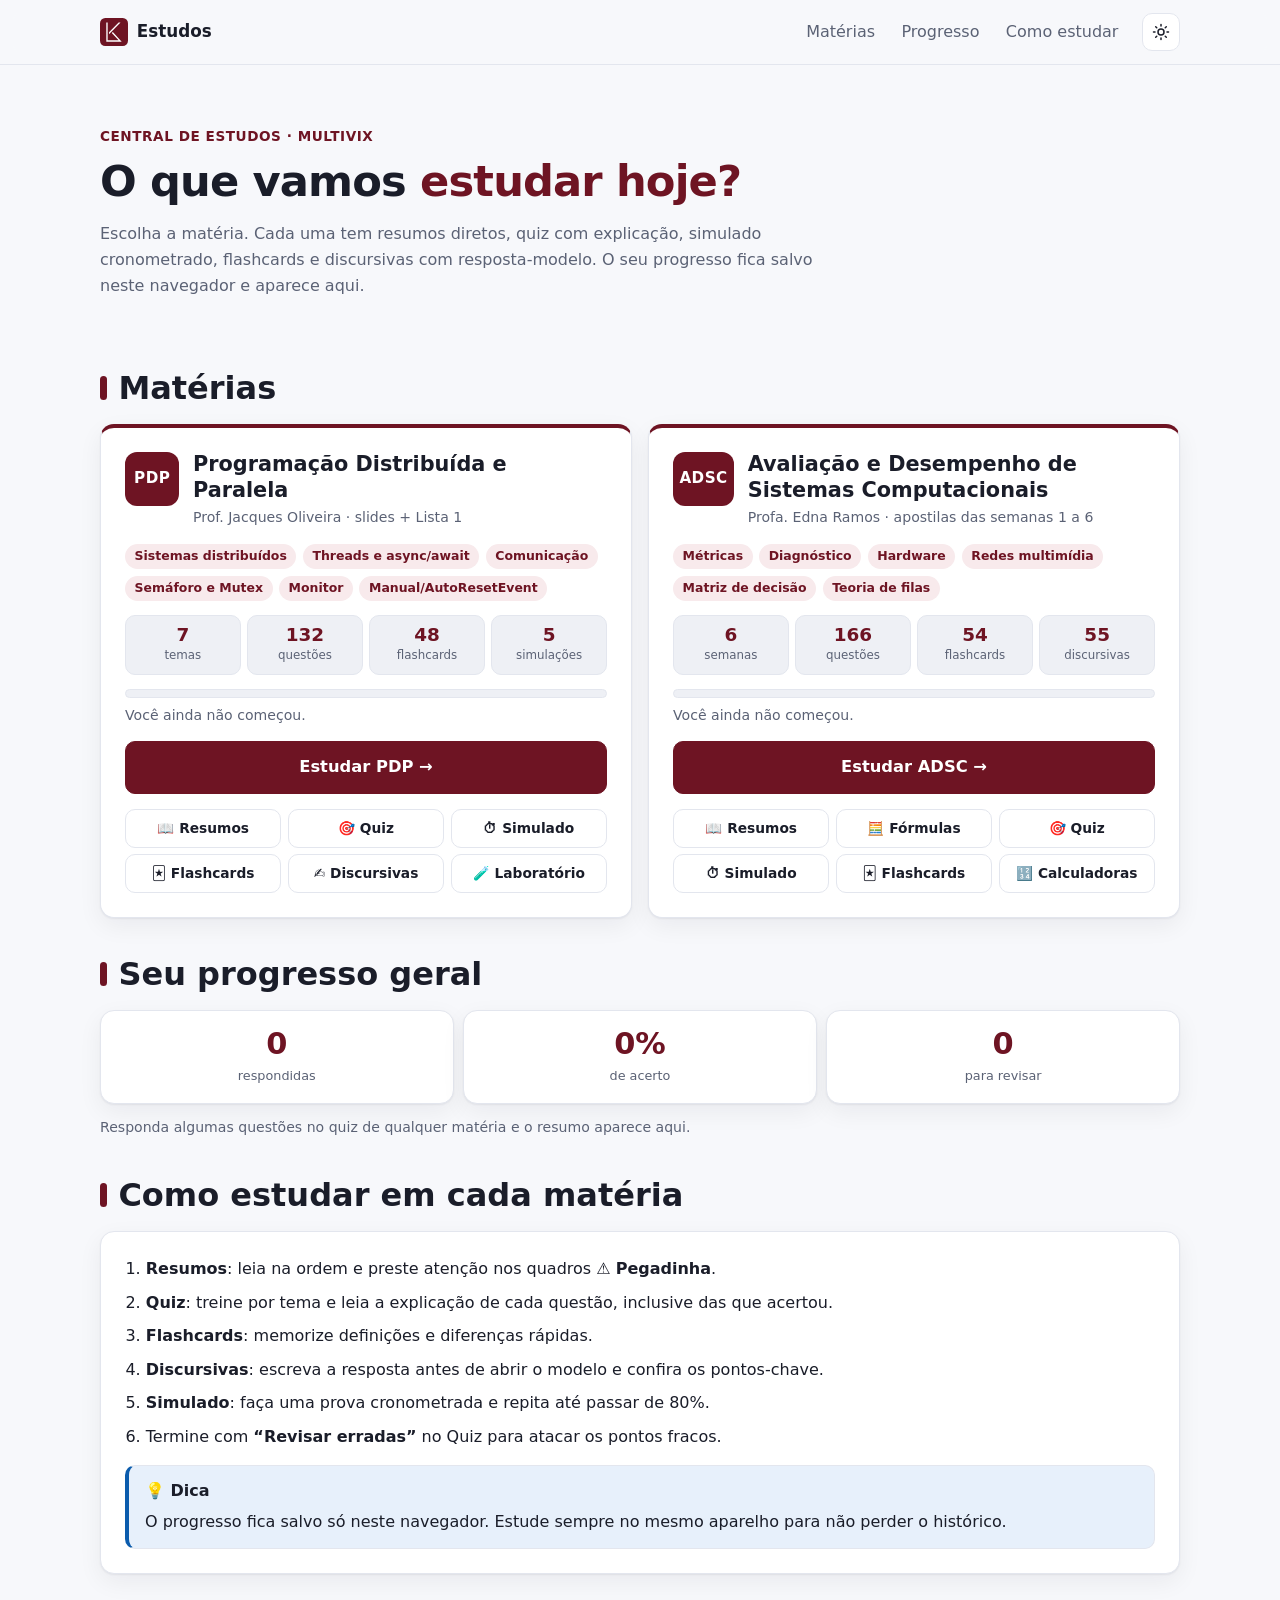
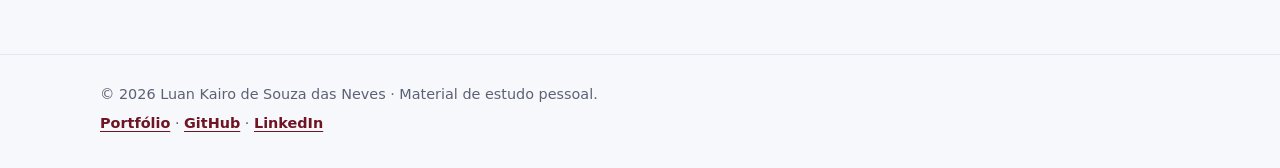
==== index.html @ 96675ccc "Central de estudos: página inicial das matérias Co-authored-by: Copilot App <223556219+Copilot@users" ====
<!doctype html>
<html lang="pt-BR">
<head>
  <meta charset="utf-8">
  <meta name="viewport" content="width=device-width, initial-scale=1, viewport-fit=cover">
  <title>Estudos · Central de matérias</title>
  <meta name="description" content="Central de estudos: escolha a matéria e acesse resumos, quiz, simulado, flashcards e discursivas.">
  <meta name="author" content="Luan Kairo de Souza das Neves">
  <meta name="theme-color" content="#6e1423">
  <link rel="icon" type="image/svg+xml" href="data:image/svg+xml,%3Csvg xmlns='http://www.w3.org/2000/svg' viewBox='0 0 64 64'%3E%3Crect width='64' height='64' rx='12' fill='%236e1423'/%3E%3Cpath fill='%23fff' d='M14.41 10 L17.52 10 L17.52 50.89 L42.49 50.89 L27 34.11 L29.29 32 L49.59 54 L14.41 54 Z M42.57 10 L46.88 10 L20.58 37.32 L20.58 32.84 Z'/%3E%3C/svg%3E">
  <link rel="stylesheet" href="css/style.css">
  <script>
    (() => {
      let t = null;
      try { t = localStorage.getItem('theme'); } catch (e) {}
      document.documentElement.dataset.theme = t || (matchMedia('(prefers-color-scheme: dark)').matches ? 'dark' : 'light');
    })();
  </script>
</head>
<body>
<header class="header">
  <nav class="container topbar" aria-label="Principal">
    <a class="brand" href="./">
      <svg class="mark" viewBox="0 0 64 64" width="28" height="28" aria-hidden="true">
        <rect width="64" height="64" rx="12"/>
        <path d="M14.41 10 L17.52 10 L17.52 50.89 L42.49 50.89 L27 34.11 L29.29 32 L49.59 54 L14.41 54 Z M42.57 10 L46.88 10 L20.58 37.32 L20.58 32.84 Z"/>
      </svg>
      <span>Estudos</span>
    </a>
    <ul class="menu" id="nav">
      <li><a href="#materias">Matérias</a></li>
      <li><a href="#progresso">Progresso</a></li>
      <li><a href="#como-estudar">Como estudar</a></li>
    </ul>
    <button class="theme-toggle" id="theme-toggle" type="button" aria-label="Alternar modo escuro" title="Alternar tema">
      <svg class="icon-sun" width="18" height="18" viewBox="0 0 24 24" fill="none" stroke="currentColor" stroke-width="2" stroke-linecap="round" aria-hidden="true"><circle cx="12" cy="12" r="4"/><path d="M12 2v2M12 20v2M4.93 4.93l1.41 1.41M17.66 17.66l1.41 1.41M2 12h2M20 12h2M4.93 19.07l1.41-1.41M17.66 6.34l1.41-1.41"/></svg>
      <svg class="icon-moon" width="18" height="18" viewBox="0 0 24 24" fill="none" stroke="currentColor" stroke-width="2" stroke-linecap="round" stroke-linejoin="round" aria-hidden="true"><path d="M21 12.79A9 9 0 1 1 11.21 3 7 7 0 0 0 21 12.79z"/></svg>
    </button>
  </nav>
</header>

<main class="container">
  <div class="hero">
    <p class="eyebrow">Central de estudos · Multivix</p>
    <h1>O que vamos <em>estudar hoje?</em></h1>
    <p class="lead">Escolha a matéria. Cada uma tem resumos diretos, quiz com explicação, simulado cronometrado, flashcards e discursivas com resposta-modelo. O seu progresso fica salvo neste navegador e aparece aqui.</p>
  </div>

  <h2 class="section-title" id="materias">Matérias</h2>
  <div class="subjects">
    <article class="card subject" data-key="pdp-progresso-v1" data-total="132">
      <div class="subject-head">
        <span class="badge" aria-hidden="true">PDP</span>
        <div>
          <h3>Programação Distribuída e Paralela</h3>
          <p class="muted small">Prof. Jacques Oliveira · slides + Lista 1</p>
        </div>
      </div>
      <ul class="tags">
        <li class="tag">Sistemas distribuídos</li><li class="tag">Threads e async/await</li><li class="tag">Comunicação</li>
        <li class="tag">Semáforo e Mutex</li><li class="tag">Monitor</li><li class="tag">Manual/AutoResetEvent</li>
      </ul>
      <ul class="counts">
        <li><b>7</b><span>temas</span></li>
        <li><b>132</b><span>questões</span></li>
        <li><b>48</b><span>flashcards</span></li>
        <li><b>5</b><span>simulações</span></li>
      </ul>
      <div class="subject-prog">
        <div class="bar"><div></div></div>
        <p class="small muted prog-text">Você ainda não começou.</p>
      </div>
      <a class="btn btn-primary go" href="/estudo-programacao-distribuida/">Estudar PDP →</a>
      <nav class="quick" aria-label="Atalhos de PDP">
        <a href="/estudo-programacao-distribuida/#resumos">📖 Resumos</a>
        <a href="/estudo-programacao-distribuida/#quiz">🎯 Quiz</a>
        <a href="/estudo-programacao-distribuida/#simulado">⏱ Simulado</a>
        <a href="/estudo-programacao-distribuida/#flash">🃏 Flashcards</a>
        <a href="/estudo-programacao-distribuida/#discursivas">✍️ Discursivas</a>
        <a href="/estudo-programacao-distribuida/#lab">🧪 Laboratório</a>
      </nav>
    </article>

    <article class="card subject" data-key="adsc-progresso-v1" data-total="166">
      <div class="subject-head">
        <span class="badge" aria-hidden="true">ADSC</span>
        <div>
          <h3>Avaliação e Desempenho de Sistemas Computacionais</h3>
          <p class="muted small">Profa. Edna Ramos · apostilas das semanas 1 a 6</p>
        </div>
      </div>
      <ul class="tags">
        <li class="tag">Métricas</li><li class="tag">Diagnóstico</li><li class="tag">Hardware</li>
        <li class="tag">Redes multimídia</li><li class="tag">Matriz de decisão</li><li class="tag">Teoria de filas</li>
      </ul>
      <ul class="counts">
        <li><b>6</b><span>semanas</span></li>
        <li><b>166</b><span>questões</span></li>
        <li><b>54</b><span>flashcards</span></li>
        <li><b>55</b><span>discursivas</span></li>
      </ul>
      <div class="subject-prog">
        <div class="bar"><div></div></div>
        <p class="small muted prog-text">Você ainda não começou.</p>
      </div>
      <a class="btn btn-primary go" href="/estudo-avaliacao-desempenho/">Estudar ADSC →</a>
      <nav class="quick" aria-label="Atalhos de ADSC">
        <a href="/estudo-avaliacao-desempenho/#resumos">📖 Resumos</a>
        <a href="/estudo-avaliacao-desempenho/#formulas">🧮 Fórmulas</a>
        <a href="/estudo-avaliacao-desempenho/#quiz">🎯 Quiz</a>
        <a href="/estudo-avaliacao-desempenho/#simulado">⏱ Simulado</a>
        <a href="/estudo-avaliacao-desempenho/#flash">🃏 Flashcards</a>
        <a href="/estudo-avaliacao-desempenho/#calc">🔢 Calculadoras</a>
      </nav>
    </article>
  </div>

  <h2 class="section-title" id="progresso">Seu progresso geral</h2>
  <div class="stats">
    <div class="card stat"><b id="st-total">0</b><span>respondidas</span></div>
    <div class="card stat"><b id="st-acerto">0%</b><span>de acerto</span></div>
    <div class="card stat"><b id="st-erradas">0</b><span>para revisar</span></div>
  </div>
  <p class="small muted" id="st-dica">Responda algumas questões no quiz de qualquer matéria e o resumo aparece aqui.</p>

  <h2 class="section-title" id="como-estudar">Como estudar em cada matéria</h2>
  <div class="card">
    <ol class="steps">
      <li><b>Resumos</b>: leia na ordem e preste atenção nos quadros ⚠️ <b>Pegadinha</b>.</li>
      <li><b>Quiz</b>: treine por tema e leia a explicação de cada questão, inclusive das que acertou.</li>
      <li><b>Flashcards</b>: memorize definições e diferenças rápidas.</li>
      <li><b>Discursivas</b>: escreva a resposta antes de abrir o modelo e confira os pontos-chave.</li>
      <li><b>Simulado</b>: faça uma prova cronometrada e repita até passar de 80%.</li>
      <li>Termine com <b>“Revisar erradas”</b> no Quiz para atacar os pontos fracos.</li>
    </ol>
    <div class="callout info"><span class="ct">💡 Dica</span>O progresso fica salvo só neste navegador. Estude sempre no mesmo aparelho para não perder o histórico.</div>
  </div>
</main>

<footer class="footer">
  <div class="container">
    <p class="muted">© <span id="ano">2026</span> Luan Kairo de Souza das Neves · Material de estudo pessoal.</p>
    <p class="muted"><a href="https://luan-k10.github.io/">Portfólio</a> · <a href="https://github.com/luan-k10">GitHub</a> · <a href="https://www.linkedin.com/in/luankairo/">LinkedIn</a></p>
  </div>
</footer>

<script src="js/app.js"></script>
</body>
</html>
---- css/style.css ----
/* Design baseado no portfólio luan-k10.github.io — mobile-first */
:root {
  --bg: #f7f8fb;
  --bg-elev: #ffffff;
  --bg-sunk: #eef0f5;
  --text: #1a1d29;
  --muted: #5b6275;
  --border: #e3e6ee;
  --accent: #6e1423;
  --accent-soft: #f8eaec;
  --accent-fill: #6e1423;
  --on-accent: #ffffff;
  --ok: #1a7f37;
  --ok-soft: #e6f4ea;
  --bad: #b42318;
  --bad-soft: #fdecea;
  --warn: #9a6700;
  --warn-soft: #fff4d6;
  --info: #0b5cad;
  --info-soft: #e7f0fb;
  --shadow: 0 1px 2px rgb(16 24 40 / 6%), 0 8px 24px rgb(16 24 40 / 6%);
  --radius: 14px;
  --maxw: 1080px;
  color-scheme: light;
}

:root[data-theme='dark'] {
  --bg: #0d1017;
  --bg-elev: #151a24;
  --bg-sunk: #10141c;
  --text: #e8eaf1;
  --muted: #9aa3b6;
  --border: #252c3b;
  --accent: #e8899a;
  --accent-soft: #2a1519;
  --accent-fill: #9b2438;
  --on-accent: #ffffff;
  --ok: #4ac26b;
  --ok-soft: #11281a;
  --bad: #f47067;
  --bad-soft: #2d1414;
  --warn: #d4a72c;
  --warn-soft: #2b2310;
  --info: #6cb6ff;
  --info-soft: #0f2136;
  --shadow: 0 1px 2px rgb(0 0 0 / 30%), 0 8px 24px rgb(0 0 0 / 25%);
  color-scheme: dark;
}

*, *::before, *::after { box-sizing: border-box; }

html {
  scroll-behavior: smooth;
  scroll-padding-top: 7rem;
  -webkit-text-size-adjust: 100%;
  text-size-adjust: 100%;
}
@media (prefers-reduced-motion: reduce) { html { scroll-behavior: auto; } }

body {
  margin: 0;
  font-family: system-ui, -apple-system, 'Segoe UI', Roboto, 'Helvetica Neue', Arial, sans-serif;
  font-size: 1rem;
  line-height: 1.65;
  background: var(--bg);
  color: var(--text);
  transition: background-color .2s, color .2s;
  overflow-wrap: break-word;
  min-width: 0;
}

img, svg { max-width: 100%; }
a { color: var(--accent); text-underline-offset: 3px; }
h1, h2, h3, h4 { line-height: 1.25; margin: 0 0 .5rem; }
h3 { margin-top: 1.6rem; font-size: 1.12rem; }
h4 { margin-top: 1.1rem; font-size: 1rem; }
p { margin: 0 0 .8rem; }
ul, ol { padding-left: 1.25rem; margin: 0 0 .9rem; }
li { margin-bottom: .3rem; }
code, .mono { font-family: ui-monospace, SFMono-Regular, Consolas, 'Liberation Mono', monospace; font-size: .92em; }
.hidden { display: none !important; }
.muted { color: var(--muted); }
.small { font-size: .88rem; }
.center { text-align: center; }

.container { width: min(100% - 1.5rem, var(--maxw)); margin-inline: auto; }
@media (min-width: 600px) { .container { width: min(100% - 2.5rem, var(--maxw)); } }

/* ---------- Header ---------- */
.header {
  position: sticky; top: 0; z-index: 20;
  -webkit-backdrop-filter: blur(10px);
  backdrop-filter: blur(10px);
  background: color-mix(in srgb, var(--bg) 85%, transparent);
  border-bottom: 1px solid var(--border);
}
.topbar {
  display: grid; grid-template-columns: minmax(0, 1fr) auto; align-items: center;
  column-gap: .75rem; padding-top: .5rem;
}
.brand {
  grid-column: 1; grid-row: 1; justify-self: start;
  display: inline-flex; align-items: center; gap: .55rem; min-width: 0; max-width: 100%;
  font-weight: 800; font-size: 1.05rem; color: var(--text); text-decoration: none; min-height: 2.6rem;
}
.topbar .theme-toggle { grid-column: 2; grid-row: 1; }
.topbar .menu { grid-column: 1 / -1; grid-row: 2; margin-top: .35rem; }
.brand span { white-space: nowrap; overflow: hidden; text-overflow: ellipsis; }
.brand small { font-weight: 600; color: var(--muted); font-size: .85rem; }
.mark { flex: none; }
.mark rect { fill: var(--accent-fill); }
.mark path { fill: var(--on-accent); }

.theme-toggle {
  flex: none; display: inline-grid; place-items: center;
  width: 2.4rem; height: 2.4rem; border-radius: 10px;
  border: 1px solid var(--border); background: var(--bg-elev); color: var(--text); cursor: pointer;
}
.theme-toggle .icon-moon { display: none; }
[data-theme='dark'] .theme-toggle .icon-sun { display: none; }
[data-theme='dark'] .theme-toggle .icon-moon { display: inline; }

.menu {
  display: flex; gap: .25rem; list-style: none; margin: 0; padding: 0 0 .45rem;
  overflow-x: auto; -webkit-overflow-scrolling: touch; scrollbar-width: none;
}
.menu::-webkit-scrollbar { display: none; }
.menu li { margin: 0; flex: none; }
.menu button {
  display: block; padding: .4rem .7rem; border-radius: 8px; border: 0; background: none;
  color: var(--muted); font: inherit; font-weight: 500; white-space: nowrap; cursor: pointer;
}
.menu button:hover { color: var(--text); background: var(--accent-soft); }
.menu button.active { color: var(--accent); background: var(--accent-soft); font-weight: 700; }

@media (min-width: 1000px) {
  .topbar { grid-template-columns: auto minmax(0, 1fr) auto; min-height: 4rem; padding-top: 0; }
  .topbar .menu { grid-column: 2; grid-row: 1; margin: 0; padding: 0; justify-content: flex-end; }
  .topbar .theme-toggle { grid-column: 3; }
}

/* ---------- Layout ---------- */
main { padding-block: 1.5rem 3rem; min-height: 70vh; }
@media (min-width: 760px) { main { padding-block: 2.5rem 4rem; } }
.view { display: none; }
.view.active { display: block; animation: fade .25s ease; }
@keyframes fade { from { opacity: 0; transform: translateY(4px); } to { opacity: 1; transform: none; } }

.section-title {
  font-size: clamp(1.35rem, 5vw, 2rem);
  margin-bottom: 1rem; display: flex; align-items: center; gap: .7rem;
}
.section-title::before {
  content: ''; flex: none; width: .45rem; height: 1.5rem; border-radius: 4px; background: var(--accent);
}
.lead { color: var(--muted); margin-bottom: 1.5rem; max-width: 70ch; }

.card {
  background: var(--bg-elev); border: 1px solid var(--border); border-radius: var(--radius);
  box-shadow: var(--shadow); padding: 1.1rem; margin-bottom: 1rem; min-width: 0;
}
@media (min-width: 600px) { .card { padding: 1.5rem; } }
.card > :last-child { margin-bottom: 0; }

.grid { display: grid; gap: 1rem; grid-template-columns: repeat(auto-fit, minmax(min(100%, 240px), 1fr)); }
.grid > * { min-width: 0; margin-bottom: 0; }
.grid-2 { display: grid; gap: 1rem; grid-template-columns: 1fr; }
@media (min-width: 760px) { .grid-2 { grid-template-columns: 1fr 1fr; } }
.grid-2 > * { min-width: 0; }

/* ---------- Hero ---------- */
.hero { padding: 1.25rem 0 .5rem; }
.eyebrow { color: var(--accent); font-weight: 700; font-size: .85rem; letter-spacing: .04em; text-transform: uppercase; margin-bottom: .4rem; }
.hero h1 { font-size: clamp(1.6rem, 6.5vw, 2.7rem); letter-spacing: -.02em; margin-bottom: .8rem; }
.hero h1 em { font-style: normal; color: var(--accent); }
.hero .actions { display: flex; flex-wrap: wrap; gap: .6rem; margin: 1.2rem 0 1.6rem; }

.stats { display: grid; grid-template-columns: repeat(3, minmax(0, 1fr)); gap: .6rem; margin-bottom: 1rem; }
.stat { text-align: center; padding: .9rem .5rem; margin: 0; }
.stat b { display: block; font-size: clamp(1.3rem, 5vw, 1.9rem); color: var(--accent); line-height: 1.2; }
.stat span { font-size: .8rem; color: var(--muted); }

.prog-row { display: grid; grid-template-columns: minmax(0, 1fr) auto; gap: .2rem .75rem; align-items: center; margin: .55rem 0; font-size: .92rem; }
.prog-row .bar { grid-column: 1 / -1; }
@media (min-width: 600px) {
  .prog-row { grid-template-columns: minmax(0, 15rem) minmax(0, 1fr) 3.5rem; }
  .prog-row .bar { grid-column: auto; }
  .prog-row > span:last-child { text-align: right; }
}
.bar { height: .55rem; background: var(--bg-sunk); border-radius: 99px; overflow: hidden; border: 1px solid var(--border); }
.bar > div { height: 100%; background: var(--accent-fill); border-radius: 99px; transition: width .4s; }

.feature { display: flex; flex-direction: column; gap: .3rem; cursor: pointer; text-align: left; font: inherit; color: inherit; transition: transform .15s, border-color .15s; }
.feature:hover { transform: translateY(-2px); border-color: var(--accent); }
.feature .ico { font-size: 1.5rem; }
.feature b { font-size: 1.02rem; }
.feature span { color: var(--muted); font-size: .9rem; }

/* ---------- Tags / buttons ---------- */
.tags { display: flex; flex-wrap: wrap; gap: .4rem; padding: 0; margin: 0 0 .8rem; list-style: none; }
.tag { font-size: .78rem; padding: .15rem .6rem; border-radius: 999px; background: var(--accent-soft); color: var(--accent); font-weight: 600; margin: 0; }

.btn {
  display: inline-flex; align-items: center; justify-content: center; gap: .45rem;
  padding: .6rem 1rem; border-radius: 10px; font: inherit; font-weight: 600; text-decoration: none;
  border: 1px solid var(--border); color: var(--text); background: var(--bg-elev); cursor: pointer;
  transition: transform .15s, border-color .15s, background-color .15s; text-align: center;
}
.btn:hover:not(:disabled) { transform: translateY(-1px); border-color: var(--accent); }
.btn:disabled { opacity: .45; cursor: not-allowed; }
.btn-primary { background: var(--accent-fill); border-color: var(--accent-fill); color: var(--on-accent); }
.btn-sm { padding: .35rem .7rem; font-size: .88rem; }
.btn-warn { border-color: var(--warn); color: var(--warn); }

.chips { display: flex; gap: .4rem; overflow-x: auto; padding-bottom: .4rem; margin-bottom: 1rem; scrollbar-width: thin; }
.chips button {
  flex: none; font: inherit; font-size: .88rem; padding: .35rem .8rem; border-radius: 999px; cursor: pointer;
  border: 1px solid var(--border); background: var(--bg-elev); color: var(--muted); white-space: nowrap;
}
.chips button.active { background: var(--accent-fill); border-color: var(--accent-fill); color: var(--on-accent); font-weight: 600; }

:focus-visible { outline: 2px solid var(--accent); outline-offset: 2px; }

/* ---------- Footer ---------- */
.footer { border-top: 1px solid var(--border); padding-block: 1.75rem; font-size: .9rem; }
.footer p { margin: 0 0 .3rem; }
.footer a { font-weight: 600; }

/* ---------- Central de estudos ---------- */
.menu a {
  display: block; padding: .4rem .7rem; border-radius: 8px; color: var(--muted);
  font-weight: 500; white-space: nowrap; text-decoration: none;
}
.menu a:hover { color: var(--text); background: var(--accent-soft); }

.section-title[id] { scroll-margin-top: 7rem; }
h2.section-title { margin-top: 2.25rem; }

.subjects { display: grid; gap: 1rem; grid-template-columns: 1fr; }
@media (min-width: 860px) { .subjects { grid-template-columns: 1fr 1fr; } }
.subject { display: flex; flex-direction: column; gap: .9rem; margin: 0; border-top: 4px solid var(--accent-fill); }
.subject > * { margin: 0; }
.subject-head { display: flex; gap: .85rem; align-items: flex-start; }
.subject-head > div { min-width: 0; }
.subject h3 { margin: 0 0 .15rem; font-size: clamp(1.1rem, 4.5vw, 1.3rem); }
.subject-head p { margin: 0; }
.badge {
  flex: none; display: grid; place-items: center; min-width: 3.4rem; height: 3.4rem; padding: 0 .4rem; border-radius: 12px;
  background: var(--accent-fill); color: var(--on-accent); font-weight: 800; font-size: .95rem; letter-spacing: .03em;
}

.counts { display: grid; grid-template-columns: repeat(4, minmax(0, 1fr)); gap: .4rem; list-style: none; padding: 0; }
.counts li {
  margin: 0; text-align: center; padding: .5rem .2rem; border-radius: 10px;
  background: var(--bg-sunk); border: 1px solid var(--border); min-width: 0;
}
.counts b { display: block; font-size: 1.15rem; color: var(--accent); line-height: 1.2; }
.counts span { display: block; font-size: .74rem; color: var(--muted); overflow: hidden; text-overflow: ellipsis; }

.subject-prog { margin-top: auto; }
.subject-prog .prog-text { margin: .35rem 0 0; }
.subject .go { width: 100%; padding-block: .75rem; font-size: 1.02rem; }

.quick { display: grid; grid-template-columns: repeat(2, minmax(0, 1fr)); gap: .4rem; }
@media (min-width: 480px) { .quick { grid-template-columns: repeat(3, minmax(0, 1fr)); } }
.quick a {
  display: block; padding: .45rem .5rem; border-radius: 10px; border: 1px solid var(--border);
  background: var(--bg-elev); color: var(--text); text-decoration: none; font-size: .86rem; font-weight: 600;
  text-align: center; white-space: nowrap; overflow: hidden; text-overflow: ellipsis;
}
.quick a:hover { border-color: var(--accent); color: var(--accent); }

#st-dica { margin-top: -.25rem; }
.steps { padding-left: 1.3rem; }
.steps li { margin-bottom: .45rem; }

/* ---------- Callout ---------- */
.callout { border-radius: 10px; padding: .8rem 1rem; margin: .9rem 0; border: 1px solid var(--border); border-left: 4px solid var(--accent); background: var(--accent-soft); }
.callout > :last-child { margin-bottom: 0; }
.callout.info { border-left-color: var(--info); background: var(--info-soft); }
.callout.warn { border-left-color: var(--warn); background: var(--warn-soft); }
.callout.ok { border-left-color: var(--ok); background: var(--ok-soft); }
.callout .ct { display: block; font-weight: 700; margin-bottom: .25rem; }
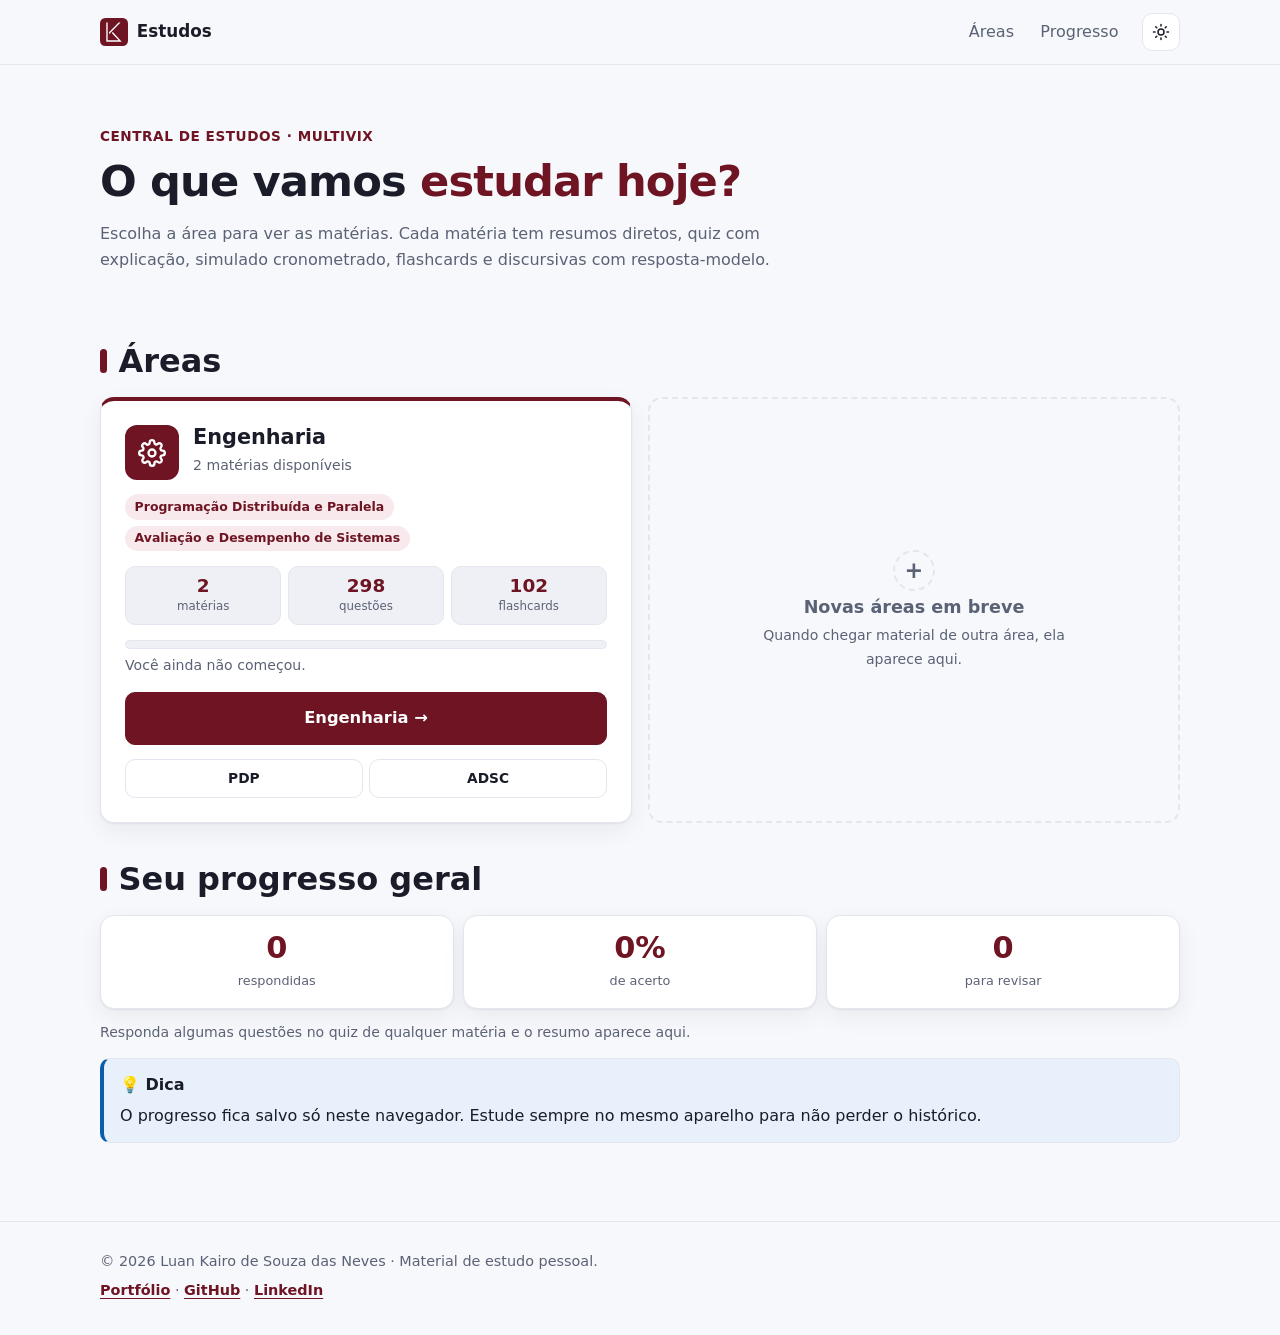
==== commit 4a39733c: "Dividir a central por áreas (Engenharia) Co-authored-by: Copilot App <223556219+Copilot@users.norepl" ====
--- a/index.html
+++ b/index.html
@@ -3,8 +3,8 @@
 <head>
   <meta charset="utf-8">
   <meta name="viewport" content="width=device-width, initial-scale=1, viewport-fit=cover">
-  <title>Estudos · Central de matérias</title>
-  <meta name="description" content="Central de estudos: escolha a matéria e acesse resumos, quiz, simulado, flashcards e discursivas.">
+  <title>Estudos · Central de áreas</title>
+  <meta name="description" content="Central de estudos: escolha a área e a matéria para acessar resumos, quiz, simulado, flashcards e discursivas.">
   <meta name="author" content="Luan Kairo de Souza das Neves">
   <meta name="theme-color" content="#6e1423">
   <link rel="icon" type="image/svg+xml" href="data:image/svg+xml,%3Csvg xmlns='http://www.w3.org/2000/svg' viewBox='0 0 64 64'%3E%3Crect width='64' height='64' rx='12' fill='%236e1423'/%3E%3Cpath fill='%23fff' d='M14.41 10 L17.52 10 L17.52 50.89 L42.49 50.89 L27 34.11 L29.29 32 L49.59 54 L14.41 54 Z M42.57 10 L46.88 10 L20.58 37.32 L20.58 32.84 Z'/%3E%3C/svg%3E">
@@ -28,9 +28,8 @@
       <span>Estudos</span>
     </a>
     <ul class="menu" id="nav">
-      <li><a href="#materias">Matérias</a></li>
+      <li><a href="#areas">Áreas</a></li>
       <li><a href="#progresso">Progresso</a></li>
-      <li><a href="#como-estudar">Como estudar</a></li>
     </ul>
     <button class="theme-toggle" id="theme-toggle" type="button" aria-label="Alternar modo escuro" title="Alternar tema">
       <svg class="icon-sun" width="18" height="18" viewBox="0 0 24 24" fill="none" stroke="currentColor" stroke-width="2" stroke-linecap="round" aria-hidden="true"><circle cx="12" cy="12" r="4"/><path d="M12 2v2M12 20v2M4.93 4.93l1.41 1.41M17.66 17.66l1.41 1.41M2 12h2M20 12h2M4.93 19.07l1.41-1.41M17.66 6.34l1.41-1.41"/></svg>
@@ -43,76 +42,46 @@
   <div class="hero">
     <p class="eyebrow">Central de estudos · Multivix</p>
     <h1>O que vamos <em>estudar hoje?</em></h1>
-    <p class="lead">Escolha a matéria. Cada uma tem resumos diretos, quiz com explicação, simulado cronometrado, flashcards e discursivas com resposta-modelo. O seu progresso fica salvo neste navegador e aparece aqui.</p>
+    <p class="lead">Escolha a área para ver as matérias. Cada matéria tem resumos diretos, quiz com explicação, simulado cronometrado, flashcards e discursivas com resposta-modelo.</p>
   </div>
 
-  <h2 class="section-title" id="materias">Matérias</h2>
+  <h2 class="section-title" id="areas">Áreas</h2>
   <div class="subjects">
-    <article class="card subject" data-key="pdp-progresso-v1" data-total="132">
+    <article class="card subject area" data-subjects="pdp-progresso-v1:132,adsc-progresso-v1:166">
       <div class="subject-head">
-        <span class="badge" aria-hidden="true">PDP</span>
+        <span class="badge" aria-hidden="true">
+          <svg width="28" height="28" viewBox="0 0 24 24" fill="none" stroke="currentColor" stroke-width="2" stroke-linecap="round" stroke-linejoin="round"><circle cx="12" cy="12" r="3"/><path d="M19.4 15a1.65 1.65 0 0 0 .33 1.82l.06.06a2 2 0 1 1-2.83 2.83l-.06-.06a1.65 1.65 0 0 0-1.82-.33 1.65 1.65 0 0 0-1 1.51V21a2 2 0 1 1-4 0v-.09A1.65 1.65 0 0 0 9 19.4a1.65 1.65 0 0 0-1.82.33l-.06.06a2 2 0 1 1-2.83-2.83l.06-.06A1.65 1.65 0 0 0 4.68 15a1.65 1.65 0 0 0-1.51-1H3a2 2 0 1 1 0-4h.09A1.65 1.65 0 0 0 4.6 9a1.65 1.65 0 0 0-.33-1.82l-.06-.06a2 2 0 1 1 2.83-2.83l.06.06A1.65 1.65 0 0 0 9 4.68a1.65 1.65 0 0 0 1-1.51V3a2 2 0 1 1 4 0v.09a1.65 1.65 0 0 0 1 1.51 1.65 1.65 0 0 0 1.82-.33l.06-.06a2 2 0 1 1 2.83 2.83l-.06.06A1.65 1.65 0 0 0 19.4 9a1.65 1.65 0 0 0 1.51 1H21a2 2 0 1 1 0 4h-.09a1.65 1.65 0 0 0-1.51 1z"/></svg>
+        </span>
         <div>
-          <h3>Programação Distribuída e Paralela</h3>
-          <p class="muted small">Prof. Jacques Oliveira · slides + Lista 1</p>
+          <h3>Engenharia</h3>
+          <p class="muted small">2 matérias disponíveis</p>
         </div>
       </div>
       <ul class="tags">
-        <li class="tag">Sistemas distribuídos</li><li class="tag">Threads e async/await</li><li class="tag">Comunicação</li>
-        <li class="tag">Semáforo e Mutex</li><li class="tag">Monitor</li><li class="tag">Manual/AutoResetEvent</li>
+        <li class="tag">Programação Distribuída e Paralela</li>
+        <li class="tag">Avaliação e Desempenho de Sistemas</li>
       </ul>
-      <ul class="counts">
-        <li><b>7</b><span>temas</span></li>
-        <li><b>132</b><span>questões</span></li>
-        <li><b>48</b><span>flashcards</span></li>
-        <li><b>5</b><span>simulações</span></li>
+      <ul class="counts counts-3">
+        <li><b>2</b><span>matérias</span></li>
+        <li><b>298</b><span>questões</span></li>
+        <li><b>102</b><span>flashcards</span></li>
       </ul>
       <div class="subject-prog">
         <div class="bar"><div></div></div>
         <p class="small muted prog-text">Você ainda não começou.</p>
       </div>
-      <a class="btn btn-primary go" href="/estudo-programacao-distribuida/">Estudar PDP →</a>
-      <nav class="quick" aria-label="Atalhos de PDP">
-        <a href="/estudo-programacao-distribuida/#resumos">📖 Resumos</a>
-        <a href="/estudo-programacao-distribuida/#quiz">🎯 Quiz</a>
-        <a href="/estudo-programacao-distribuida/#simulado">⏱ Simulado</a>
-        <a href="/estudo-programacao-distribuida/#flash">🃏 Flashcards</a>
-        <a href="/estudo-programacao-distribuida/#discursivas">✍️ Discursivas</a>
-        <a href="/estudo-programacao-distribuida/#lab">🧪 Laboratório</a>
+      <a class="btn btn-primary go" href="engenharia/">Engenharia →</a>
+      <nav class="quick quick-2" aria-label="Ir direto para uma matéria de Engenharia">
+        <a href="/estudo-programacao-distribuida/">PDP</a>
+        <a href="/estudo-avaliacao-desempenho/">ADSC</a>
       </nav>
     </article>
 
-    <article class="card subject" data-key="adsc-progresso-v1" data-total="166">
-      <div class="subject-head">
-        <span class="badge" aria-hidden="true">ADSC</span>
-        <div>
-          <h3>Avaliação e Desempenho de Sistemas Computacionais</h3>
-          <p class="muted small">Profa. Edna Ramos · apostilas das semanas 1 a 6</p>
-        </div>
-      </div>
-      <ul class="tags">
-        <li class="tag">Métricas</li><li class="tag">Diagnóstico</li><li class="tag">Hardware</li>
-        <li class="tag">Redes multimídia</li><li class="tag">Matriz de decisão</li><li class="tag">Teoria de filas</li>
-      </ul>
-      <ul class="counts">
-        <li><b>6</b><span>semanas</span></li>
-        <li><b>166</b><span>questões</span></li>
-        <li><b>54</b><span>flashcards</span></li>
-        <li><b>55</b><span>discursivas</span></li>
-      </ul>
-      <div class="subject-prog">
-        <div class="bar"><div></div></div>
-        <p class="small muted prog-text">Você ainda não começou.</p>
-      </div>
-      <a class="btn btn-primary go" href="/estudo-avaliacao-desempenho/">Estudar ADSC →</a>
-      <nav class="quick" aria-label="Atalhos de ADSC">
-        <a href="/estudo-avaliacao-desempenho/#resumos">📖 Resumos</a>
-        <a href="/estudo-avaliacao-desempenho/#formulas">🧮 Fórmulas</a>
-        <a href="/estudo-avaliacao-desempenho/#quiz">🎯 Quiz</a>
-        <a href="/estudo-avaliacao-desempenho/#simulado">⏱ Simulado</a>
-        <a href="/estudo-avaliacao-desempenho/#flash">🃏 Flashcards</a>
-        <a href="/estudo-avaliacao-desempenho/#calc">🔢 Calculadoras</a>
-      </nav>
-    </article>
+    <div class="card area-soon" aria-label="Novas áreas em breve">
+      <span class="soon-icon" aria-hidden="true">+</span>
+      <h3>Novas áreas em breve</h3>
+      <p class="muted small">Quando chegar material de outra área, ela aparece aqui.</p>
+    </div>
   </div>
 
   <h2 class="section-title" id="progresso">Seu progresso geral</h2>
@@ -122,19 +91,7 @@
     <div class="card stat"><b id="st-erradas">0</b><span>para revisar</span></div>
   </div>
   <p class="small muted" id="st-dica">Responda algumas questões no quiz de qualquer matéria e o resumo aparece aqui.</p>
-
-  <h2 class="section-title" id="como-estudar">Como estudar em cada matéria</h2>
-  <div class="card">
-    <ol class="steps">
-      <li><b>Resumos</b>: leia na ordem e preste atenção nos quadros ⚠️ <b>Pegadinha</b>.</li>
-      <li><b>Quiz</b>: treine por tema e leia a explicação de cada questão, inclusive das que acertou.</li>
-      <li><b>Flashcards</b>: memorize definições e diferenças rápidas.</li>
-      <li><b>Discursivas</b>: escreva a resposta antes de abrir o modelo e confira os pontos-chave.</li>
-      <li><b>Simulado</b>: faça uma prova cronometrada e repita até passar de 80%.</li>
-      <li>Termine com <b>“Revisar erradas”</b> no Quiz para atacar os pontos fracos.</li>
-    </ol>
-    <div class="callout info"><span class="ct">💡 Dica</span>O progresso fica salvo só neste navegador. Estude sempre no mesmo aparelho para não perder o histórico.</div>
-  </div>
+  <div class="callout info"><span class="ct">💡 Dica</span>O progresso fica salvo só neste navegador. Estude sempre no mesmo aparelho para não perder o histórico.</div>
 </main>
 
 <footer class="footer">
--- a/css/style.css
+++ b/css/style.css
@@ -281,3 +281,20 @@
 .callout.warn { border-left-color: var(--warn); background: var(--warn-soft); }
 .callout.ok { border-left-color: var(--ok); background: var(--ok-soft); }
 .callout .ct { display: block; font-weight: 700; margin-bottom: .25rem; }
+
+/* ---------- Áreas ---------- */
+.menu a.menu-home { color: var(--muted); font-weight: 600; border: 1px solid var(--border); }
+.menu a.menu-home:hover { color: var(--accent); border-color: var(--accent); background: transparent; }
+.counts.counts-3 { grid-template-columns: repeat(3, minmax(0, 1fr)); }
+.quick.quick-2 { grid-template-columns: repeat(2, minmax(0, 1fr)); }
+.badge svg { display: block; }
+.area-soon {
+  margin: 0; display: flex; flex-direction: column; align-items: center; justify-content: center; text-align: center;
+  gap: .35rem; min-height: 12rem; border: 2px dashed var(--border); background: transparent; box-shadow: none;
+}
+.area-soon h3 { margin: 0; font-size: 1.1rem; color: var(--muted); }
+.area-soon p { margin: 0; max-width: 22rem; }
+.soon-icon {
+  display: grid; place-items: center; width: 2.6rem; height: 2.6rem; border-radius: 50%;
+  border: 2px dashed var(--border); color: var(--muted); font-size: 1.4rem; font-weight: 700; line-height: 1;
+}
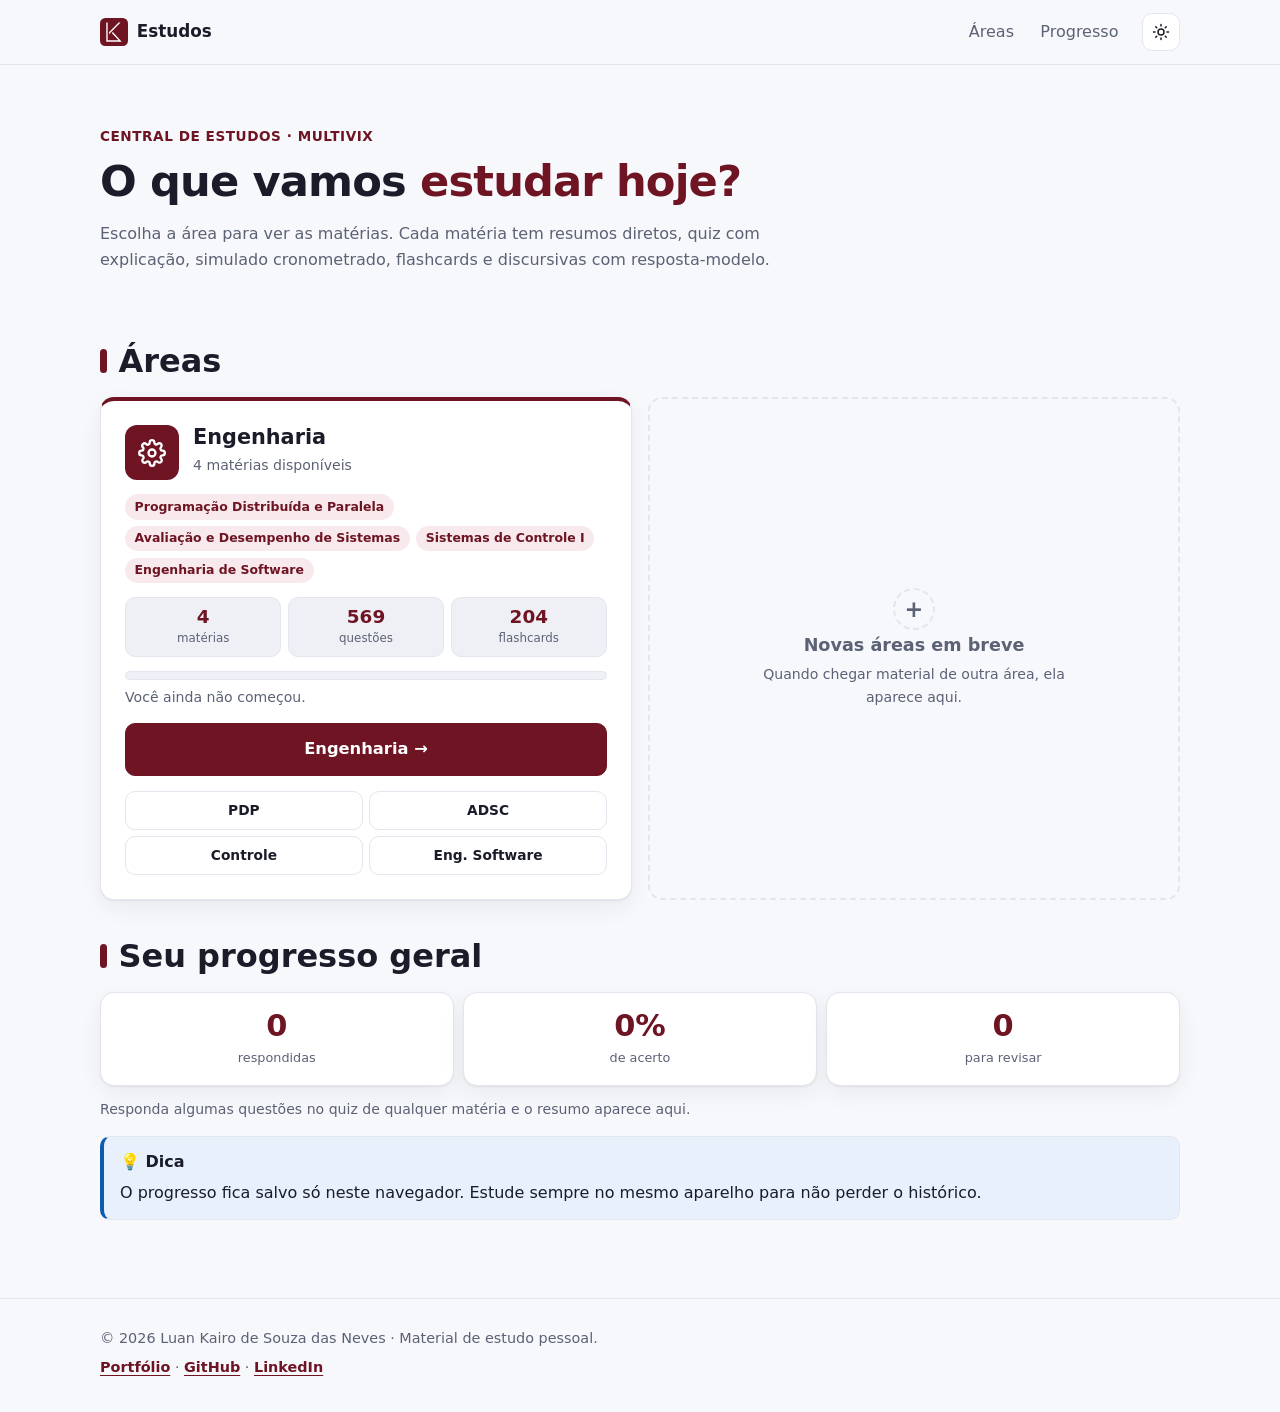
==== commit ec3237cc: "Adiciona Sistemas de Controle I e Engenharia de Software à área Engenharia Co-authored-by: Copilot A" ====
--- a/index.html
+++ b/index.html
@@ -47,24 +47,26 @@
 
   <h2 class="section-title" id="areas">Áreas</h2>
   <div class="subjects">
-    <article class="card subject area" data-subjects="pdp-progresso-v1:132,adsc-progresso-v1:166">
+    <article class="card subject area" data-subjects="pdp-progresso-v1:132,adsc-progresso-v1:166,ctrl-progresso-v1:134,es-progresso-v1:137">
       <div class="subject-head">
         <span class="badge" aria-hidden="true">
           <svg width="28" height="28" viewBox="0 0 24 24" fill="none" stroke="currentColor" stroke-width="2" stroke-linecap="round" stroke-linejoin="round"><circle cx="12" cy="12" r="3"/><path d="M19.4 15a1.65 1.65 0 0 0 .33 1.82l.06.06a2 2 0 1 1-2.83 2.83l-.06-.06a1.65 1.65 0 0 0-1.82-.33 1.65 1.65 0 0 0-1 1.51V21a2 2 0 1 1-4 0v-.09A1.65 1.65 0 0 0 9 19.4a1.65 1.65 0 0 0-1.82.33l-.06.06a2 2 0 1 1-2.83-2.83l.06-.06A1.65 1.65 0 0 0 4.68 15a1.65 1.65 0 0 0-1.51-1H3a2 2 0 1 1 0-4h.09A1.65 1.65 0 0 0 4.6 9a1.65 1.65 0 0 0-.33-1.82l-.06-.06a2 2 0 1 1 2.83-2.83l.06.06A1.65 1.65 0 0 0 9 4.68a1.65 1.65 0 0 0 1-1.51V3a2 2 0 1 1 4 0v.09a1.65 1.65 0 0 0 1 1.51 1.65 1.65 0 0 0 1.82-.33l.06-.06a2 2 0 1 1 2.83 2.83l-.06.06A1.65 1.65 0 0 0 19.4 9a1.65 1.65 0 0 0 1.51 1H21a2 2 0 1 1 0 4h-.09a1.65 1.65 0 0 0-1.51 1z"/></svg>
         </span>
         <div>
           <h3>Engenharia</h3>
-          <p class="muted small">2 matérias disponíveis</p>
+          <p class="muted small">4 matérias disponíveis</p>
         </div>
       </div>
       <ul class="tags">
         <li class="tag">Programação Distribuída e Paralela</li>
         <li class="tag">Avaliação e Desempenho de Sistemas</li>
+        <li class="tag">Sistemas de Controle I</li>
+        <li class="tag">Engenharia de Software</li>
       </ul>
       <ul class="counts counts-3">
-        <li><b>2</b><span>matérias</span></li>
-        <li><b>298</b><span>questões</span></li>
-        <li><b>102</b><span>flashcards</span></li>
+        <li><b>4</b><span>matérias</span></li>
+        <li><b>569</b><span>questões</span></li>
+        <li><b>204</b><span>flashcards</span></li>
       </ul>
       <div class="subject-prog">
         <div class="bar"><div></div></div>
@@ -74,6 +76,8 @@
       <nav class="quick quick-2" aria-label="Ir direto para uma matéria de Engenharia">
         <a href="/estudo-programacao-distribuida/">PDP</a>
         <a href="/estudo-avaliacao-desempenho/">ADSC</a>
+        <a href="/estudo-sistemas-controle/">Controle</a>
+        <a href="/estudo-engenharia-software/">Eng. Software</a>
       </nav>
     </article>
 
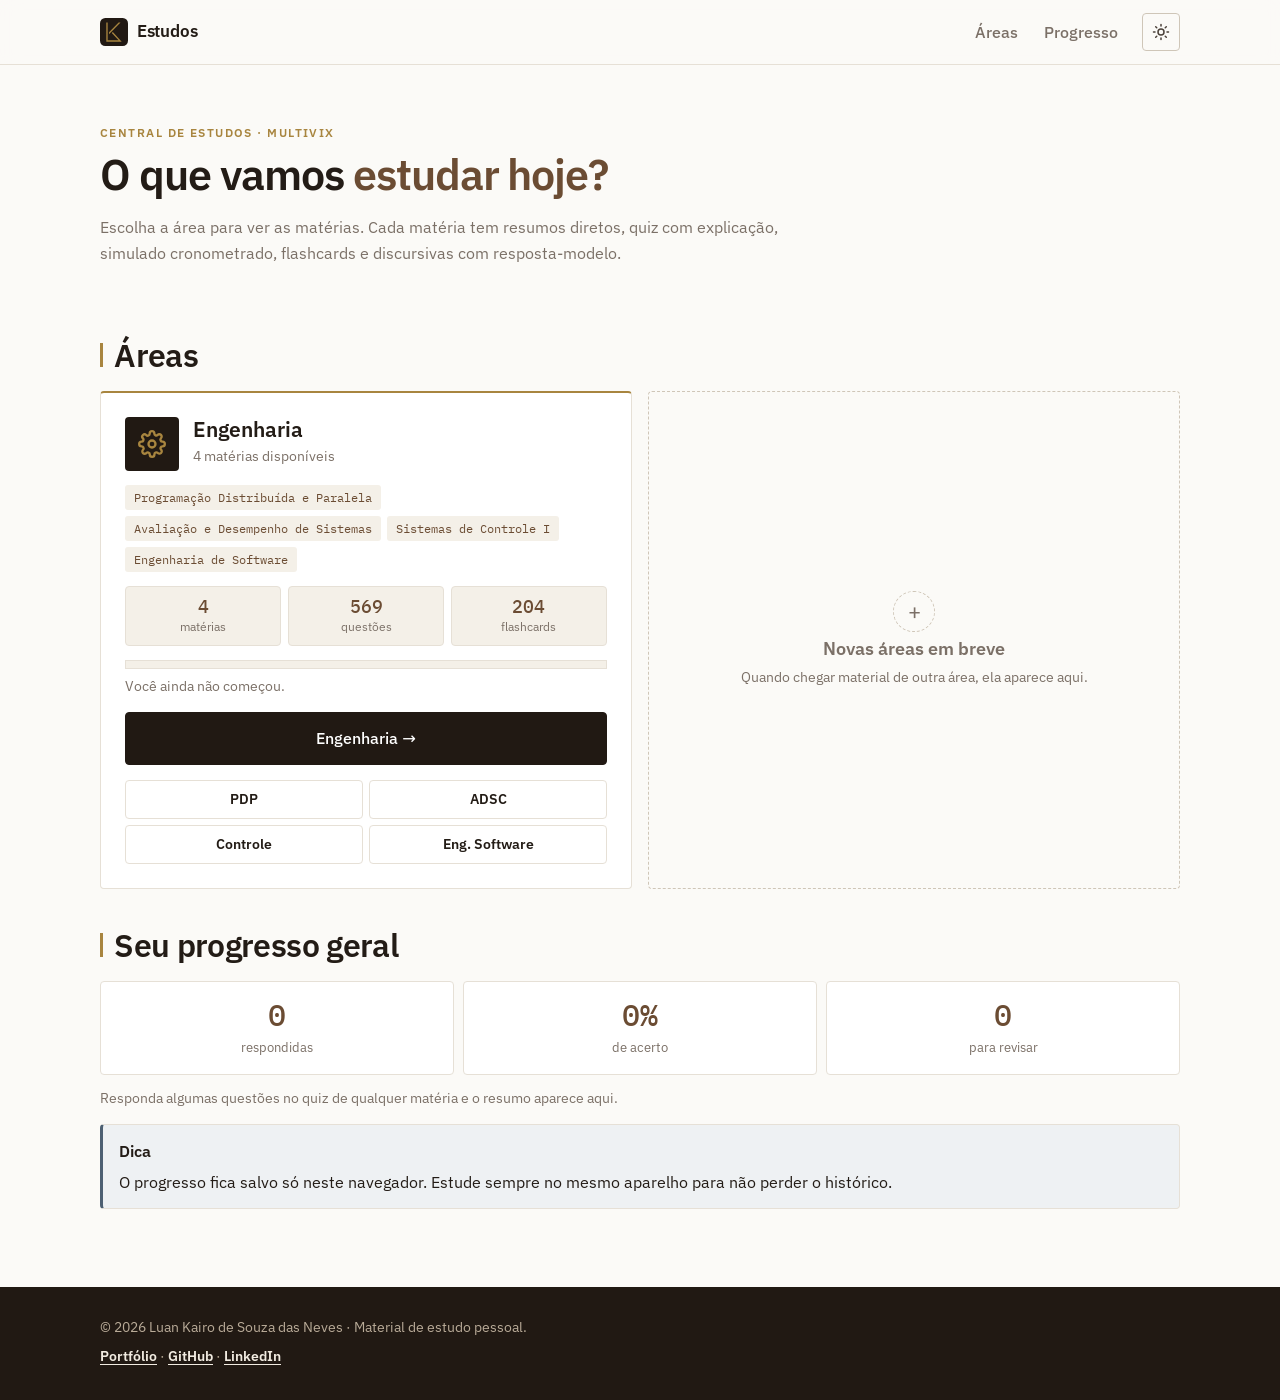
==== commit 247ce51f: "Aplica a nova identidade visual (marrom/dourado, IBM Plex) Co-authored-by: Copilot App <223556219+Co" ====
--- a/index.html
+++ b/index.html
@@ -6,8 +6,9 @@
   <title>Estudos · Central de áreas</title>
   <meta name="description" content="Central de estudos: escolha a área e a matéria para acessar resumos, quiz, simulado, flashcards e discursivas.">
   <meta name="author" content="Luan Kairo de Souza das Neves">
-  <meta name="theme-color" content="#6e1423">
-  <link rel="icon" type="image/svg+xml" href="data:image/svg+xml,%3Csvg xmlns='http://www.w3.org/2000/svg' viewBox='0 0 64 64'%3E%3Crect width='64' height='64' rx='12' fill='%236e1423'/%3E%3Cpath fill='%23fff' d='M14.41 10 L17.52 10 L17.52 50.89 L42.49 50.89 L27 34.11 L29.29 32 L49.59 54 L14.41 54 Z M42.57 10 L46.88 10 L20.58 37.32 L20.58 32.84 Z'/%3E%3C/svg%3E">
+  <meta name="theme-color" content="#fbfaf7" media="(prefers-color-scheme: light)">
+  <meta name="theme-color" content="#15100c" media="(prefers-color-scheme: dark)">
+  <link rel="icon" type="image/svg+xml" href="data:image/svg+xml,%3Csvg xmlns='http://www.w3.org/2000/svg' viewBox='0 0 64 64'%3E%3Crect width='64' height='64' rx='12' fill='%23211913'/%3E%3Cpath fill='%23a8853f' d='M14.41 10 L17.52 10 L17.52 50.89 L42.49 50.89 L27 34.11 L29.29 32 L49.59 54 L14.41 54 Z M42.57 10 L46.88 10 L20.58 37.32 L20.58 32.84 Z'/%3E%3C/svg%3E">
   <link rel="stylesheet" href="css/style.css">
   <script>
     (() => {
@@ -95,7 +96,7 @@
     <div class="card stat"><b id="st-erradas">0</b><span>para revisar</span></div>
   </div>
   <p class="small muted" id="st-dica">Responda algumas questões no quiz de qualquer matéria e o resumo aparece aqui.</p>
-  <div class="callout info"><span class="ct">💡 Dica</span>O progresso fica salvo só neste navegador. Estude sempre no mesmo aparelho para não perder o histórico.</div>
+  <div class="callout info"><span class="ct">Dica</span>O progresso fica salvo só neste navegador. Estude sempre no mesmo aparelho para não perder o histórico.</div>
 </main>
 
 <footer class="footer">
--- a/css/style.css
+++ b/css/style.css
@@ -1,51 +1,75 @@
-/* Design baseado no portfólio luan-k10.github.io — mobile-first */
+@font-face { font-family: 'IBM Plex Sans'; font-style: normal; font-weight: 400; font-display: swap; src: url('../fonts/ibm-plex-sans-latin-400-normal.woff2') format('woff2'); }
+@font-face { font-family: 'IBM Plex Sans'; font-style: normal; font-weight: 500; font-display: swap; src: url('../fonts/ibm-plex-sans-latin-500-normal.woff2') format('woff2'); }
+@font-face { font-family: 'IBM Plex Sans'; font-style: normal; font-weight: 600; font-display: swap; src: url('../fonts/ibm-plex-sans-latin-600-normal.woff2') format('woff2'); }
+@font-face { font-family: 'IBM Plex Mono'; font-style: normal; font-weight: 400; font-display: swap; src: url('../fonts/ibm-plex-mono-latin-400-normal.woff2') format('woff2'); }
+@font-face { font-family: 'IBM Plex Mono'; font-style: normal; font-weight: 500; font-display: swap; src: url('../fonts/ibm-plex-mono-latin-500-normal.woff2') format('woff2'); }
+
+/* Identidade visual Luan Kairo: marrom e dourado, IBM Plex, claro/escuro. Mobile-first. */
 :root {
-  --bg: #f7f8fb;
+  --bg: #fbfaf7;
   --bg-elev: #ffffff;
-  --bg-sunk: #eef0f5;
-  --text: #1a1d29;
-  --muted: #5b6275;
-  --border: #e3e6ee;
-  --accent: #6e1423;
-  --accent-soft: #f8eaec;
-  --accent-fill: #6e1423;
+  --bg-sunk: #f4f0e8;
+  --text: #231c16;
+  --body: #4a4038;
+  --muted: #7b7067;
+  --border: #e6e0d6;
+  --line-strong: #cfc6b8;
+  --accent: #6b4c33;
+  --accent-soft: #f4f0e8;
+  --accent-fill: #211913;
   --on-accent: #ffffff;
-  --ok: #1a7f37;
-  --ok-soft: #e6f4ea;
-  --bad: #b42318;
-  --bad-soft: #fdecea;
-  --warn: #9a6700;
-  --warn-soft: #fff4d6;
-  --info: #0b5cad;
-  --info-soft: #e7f0fb;
-  --shadow: 0 1px 2px rgb(16 24 40 / 6%), 0 8px 24px rgb(16 24 40 / 6%);
-  --radius: 14px;
+  --gold: #a8853f;
+  --gold-soft: #f6efe0;
+  --mark-bg: #211913;
+  --mark-fg: #a8853f;
+  --deep: #211913;
+  --deep-text: #f1ebe1;
+  --deep-body: #b9ab98;
+  --ok: #3d6b35;
+  --ok-soft: #edf2e6;
+  --bad: #a33a2c;
+  --bad-soft: #f8ebe6;
+  --warn: #8a6514;
+  --warn-soft: #f6efe0;
+  --info: #4d6072;
+  --info-soft: #eef1f3;
+  --shadow: none;
+  --radius: 4px;
   --maxw: 1080px;
+  --sans: 'IBM Plex Sans', system-ui, -apple-system, 'Segoe UI', Roboto, sans-serif;
+  --mono: 'IBM Plex Mono', ui-monospace, SFMono-Regular, Consolas, monospace;
   color-scheme: light;
 }
 
 :root[data-theme='dark'] {
-  --bg: #0d1017;
-  --bg-elev: #151a24;
-  --bg-sunk: #10141c;
-  --text: #e8eaf1;
-  --muted: #9aa3b6;
-  --border: #252c3b;
-  --accent: #e8899a;
-  --accent-soft: #2a1519;
-  --accent-fill: #9b2438;
-  --on-accent: #ffffff;
-  --ok: #4ac26b;
-  --ok-soft: #11281a;
-  --bad: #f47067;
-  --bad-soft: #2d1414;
-  --warn: #d4a72c;
-  --warn-soft: #2b2310;
-  --info: #6cb6ff;
-  --info-soft: #0f2136;
-  --shadow: 0 1px 2px rgb(0 0 0 / 30%), 0 8px 24px rgb(0 0 0 / 25%);
+  --bg: #15100c;
+  --bg-elev: #1d1611;
+  --bg-sunk: #271e17;
+  --text: #f2ece3;
+  --body: #c8bbaa;
+  --muted: #978a79;
+  --border: #2f251d;
+  --line-strong: #463829;
+  --accent: #c9a874;
+  --accent-soft: #271e17;
+  --accent-fill: #c49b4e;
+  --on-accent: #15100c;
+  --gold: #c49b4e;
+  --gold-soft: #2a2016;
+  --mark-bg: #c49b4e;
+  --mark-fg: #15100c;
+  --deep: #0e0a07;
+  --ok: #8fb87f;
+  --ok-soft: #1c2417;
+  --bad: #e08a7a;
+  --bad-soft: #2c1814;
+  --warn: #d6b46a;
+  --warn-soft: #2a2016;
+  --info: #9fb3c6;
+  --info-soft: #1c2228;
   color-scheme: dark;
 }
+
 
 *, *::before, *::after { box-sizing: border-box; }
 
@@ -59,7 +83,7 @@
 
 body {
   margin: 0;
-  font-family: system-ui, -apple-system, 'Segoe UI', Roboto, 'Helvetica Neue', Arial, sans-serif;
+  font-family: var(--sans);
   font-size: 1rem;
   line-height: 1.65;
   background: var(--bg);
@@ -77,7 +101,7 @@
 p { margin: 0 0 .8rem; }
 ul, ol { padding-left: 1.25rem; margin: 0 0 .9rem; }
 li { margin-bottom: .3rem; }
-code, .mono { font-family: ui-monospace, SFMono-Regular, Consolas, 'Liberation Mono', monospace; font-size: .92em; }
+code, .mono { font-family: var(--mono); font-size: .92em; }
 .hidden { display: none !important; }
 .muted { color: var(--muted); }
 .small { font-size: .88rem; }
@@ -101,7 +125,7 @@
 .brand {
   grid-column: 1; grid-row: 1; justify-self: start;
   display: inline-flex; align-items: center; gap: .55rem; min-width: 0; max-width: 100%;
-  font-weight: 800; font-size: 1.05rem; color: var(--text); text-decoration: none; min-height: 2.6rem;
+  font-weight: 600; font-size: 1.05rem; color: var(--text); text-decoration: none; min-height: 2.6rem;
 }
 .topbar .theme-toggle { grid-column: 2; grid-row: 1; }
 .topbar .menu { grid-column: 1 / -1; grid-row: 2; margin-top: .35rem; }
@@ -113,7 +137,7 @@
 
 .theme-toggle {
   flex: none; display: inline-grid; place-items: center;
-  width: 2.4rem; height: 2.4rem; border-radius: 10px;
+  width: 2.4rem; height: 2.4rem; border-radius: var(--radius);
   border: 1px solid var(--border); background: var(--bg-elev); color: var(--text); cursor: pointer;
 }
 .theme-toggle .icon-moon { display: none; }
@@ -127,11 +151,11 @@
 .menu::-webkit-scrollbar { display: none; }
 .menu li { margin: 0; flex: none; }
 .menu button {
-  display: block; padding: .4rem .7rem; border-radius: 8px; border: 0; background: none;
+  display: block; padding: .4rem .7rem; border-radius: var(--radius); border: 0; background: none;
   color: var(--muted); font: inherit; font-weight: 500; white-space: nowrap; cursor: pointer;
 }
 .menu button:hover { color: var(--text); background: var(--accent-soft); }
-.menu button.active { color: var(--accent); background: var(--accent-soft); font-weight: 700; }
+.menu button.active { color: var(--accent); background: var(--accent-soft); font-weight: 600; }
 
 @media (min-width: 1000px) {
   .topbar { grid-template-columns: auto minmax(0, 1fr) auto; min-height: 4rem; padding-top: 0; }
@@ -170,7 +194,7 @@
 
 /* ---------- Hero ---------- */
 .hero { padding: 1.25rem 0 .5rem; }
-.eyebrow { color: var(--accent); font-weight: 700; font-size: .85rem; letter-spacing: .04em; text-transform: uppercase; margin-bottom: .4rem; }
+.eyebrow { color: var(--accent); font-weight: 600; font-size: .85rem; letter-spacing: .04em; text-transform: uppercase; margin-bottom: .4rem; }
 .hero h1 { font-size: clamp(1.6rem, 6.5vw, 2.7rem); letter-spacing: -.02em; margin-bottom: .8rem; }
 .hero h1 em { font-style: normal; color: var(--accent); }
 .hero .actions { display: flex; flex-wrap: wrap; gap: .6rem; margin: 1.2rem 0 1.6rem; }
@@ -202,7 +226,7 @@
 
 .btn {
   display: inline-flex; align-items: center; justify-content: center; gap: .45rem;
-  padding: .6rem 1rem; border-radius: 10px; font: inherit; font-weight: 600; text-decoration: none;
+  padding: .6rem 1rem; border-radius: var(--radius); font: inherit; font-weight: 600; text-decoration: none;
   border: 1px solid var(--border); color: var(--text); background: var(--bg-elev); cursor: pointer;
   transition: transform .15s, border-color .15s, background-color .15s; text-align: center;
 }
@@ -228,7 +252,7 @@
 
 /* ---------- Central de estudos ---------- */
 .menu a {
-  display: block; padding: .4rem .7rem; border-radius: 8px; color: var(--muted);
+  display: block; padding: .4rem .7rem; border-radius: var(--radius); color: var(--muted);
   font-weight: 500; white-space: nowrap; text-decoration: none;
 }
 .menu a:hover { color: var(--text); background: var(--accent-soft); }
@@ -238,20 +262,20 @@
 
 .subjects { display: grid; gap: 1rem; grid-template-columns: 1fr; }
 @media (min-width: 860px) { .subjects { grid-template-columns: 1fr 1fr; } }
-.subject { display: flex; flex-direction: column; gap: .9rem; margin: 0; border-top: 4px solid var(--accent-fill); }
+.subject { display: flex; flex-direction: column; gap: .9rem; margin: 0; border-top: 3px solid var(--gold); }
 .subject > * { margin: 0; }
 .subject-head { display: flex; gap: .85rem; align-items: flex-start; }
 .subject-head > div { min-width: 0; }
 .subject h3 { margin: 0 0 .15rem; font-size: clamp(1.1rem, 4.5vw, 1.3rem); }
 .subject-head p { margin: 0; }
 .badge {
-  flex: none; display: grid; place-items: center; min-width: 3.4rem; height: 3.4rem; padding: 0 .4rem; border-radius: 12px;
-  background: var(--accent-fill); color: var(--on-accent); font-weight: 800; font-size: .95rem; letter-spacing: .03em;
+  flex: none; display: grid; place-items: center; min-width: 3.4rem; height: 3.4rem; padding: 0 .4rem; border-radius: var(--radius);
+  background: var(--accent-fill); color: var(--on-accent); font-weight: 600; font-size: .95rem; letter-spacing: .03em;
 }
 
 .counts { display: grid; grid-template-columns: repeat(4, minmax(0, 1fr)); gap: .4rem; list-style: none; padding: 0; }
 .counts li {
-  margin: 0; text-align: center; padding: .5rem .2rem; border-radius: 10px;
+  margin: 0; text-align: center; padding: .5rem .2rem; border-radius: var(--radius);
   background: var(--bg-sunk); border: 1px solid var(--border); min-width: 0;
 }
 .counts b { display: block; font-size: 1.15rem; color: var(--accent); line-height: 1.2; }
@@ -264,7 +288,7 @@
 .quick { display: grid; grid-template-columns: repeat(2, minmax(0, 1fr)); gap: .4rem; }
 @media (min-width: 480px) { .quick { grid-template-columns: repeat(3, minmax(0, 1fr)); } }
 .quick a {
-  display: block; padding: .45rem .5rem; border-radius: 10px; border: 1px solid var(--border);
+  display: block; padding: .45rem .5rem; border-radius: var(--radius); border: 1px solid var(--border);
   background: var(--bg-elev); color: var(--text); text-decoration: none; font-size: .86rem; font-weight: 600;
   text-align: center; white-space: nowrap; overflow: hidden; text-overflow: ellipsis;
 }
@@ -275,12 +299,12 @@
 .steps li { margin-bottom: .45rem; }
 
 /* ---------- Callout ---------- */
-.callout { border-radius: 10px; padding: .8rem 1rem; margin: .9rem 0; border: 1px solid var(--border); border-left: 4px solid var(--accent); background: var(--accent-soft); }
+.callout { border-radius: var(--radius); padding: .8rem 1rem; margin: .9rem 0; border: 1px solid var(--border); border-left: 3px solid var(--gold); background: var(--accent-soft); }
 .callout > :last-child { margin-bottom: 0; }
 .callout.info { border-left-color: var(--info); background: var(--info-soft); }
 .callout.warn { border-left-color: var(--warn); background: var(--warn-soft); }
 .callout.ok { border-left-color: var(--ok); background: var(--ok-soft); }
-.callout .ct { display: block; font-weight: 700; margin-bottom: .25rem; }
+.callout .ct { display: block; font-weight: 600; margin-bottom: .25rem; }
 
 /* ---------- Áreas ---------- */
 .menu a.menu-home { color: var(--muted); font-weight: 600; border: 1px solid var(--border); }
@@ -296,5 +320,42 @@
 .area-soon p { margin: 0; max-width: 22rem; }
 .soon-icon {
   display: grid; place-items: center; width: 2.6rem; height: 2.6rem; border-radius: 50%;
-  border: 2px dashed var(--border); color: var(--muted); font-size: 1.4rem; font-weight: 700; line-height: 1;
-}+  border: 2px dashed var(--border); color: var(--muted); font-size: 1.4rem; font-weight: 600; line-height: 1;
+}
+
+/* ---------- Identidade visual (sobrescreve o tema anterior) ---------- */
+body { font-family: var(--sans); -webkit-font-smoothing: antialiased; }
+code, .mono, kbd, pre { font-family: var(--mono); }
+h1, h2, h3, h4, b, strong, th { font-weight: 600; }
+.mark rect { fill: var(--mark-bg); }
+.mark path { fill: var(--mark-fg); }
+.brand { font-weight: 600; letter-spacing: -.01em; }
+.eyebrow { color: var(--gold); font: 600 .75rem/1.3 var(--sans); letter-spacing: .12em; text-transform: uppercase; }
+.hero h1 { font-weight: 600; letter-spacing: -.025em; }
+.section-title { font-weight: 600; letter-spacing: -.02em; }
+.section-title::before { width: 3px; border-radius: 0; background: var(--gold); }
+.card { box-shadow: none; }
+.theme-toggle { border-radius: var(--radius); border-color: var(--line-strong); background: transparent; color: var(--body); }
+.theme-toggle:hover { border-color: var(--gold); color: var(--text); }
+.menu button, .menu a { border-radius: var(--radius); }
+.btn { border-radius: var(--radius); font-weight: 500; border-color: var(--line-strong); }
+.btn:hover:not(:disabled) { transform: none; border-color: var(--gold); }
+.btn-primary { background: var(--accent-fill); border-color: var(--accent-fill); color: var(--on-accent); }
+.btn-primary:hover:not(:disabled) { background: color-mix(in srgb, var(--accent-fill) 86%, var(--gold)); border-color: color-mix(in srgb, var(--accent-fill) 86%, var(--gold)); }
+.tag { border-radius: 3px; background: var(--bg-sunk); color: var(--accent); font: 400 .76rem/1.5 var(--mono); padding: .2rem .55rem; }
+.chips button { border-radius: var(--radius); border-color: var(--line-strong); }
+.badge { border-radius: var(--radius); background: var(--mark-bg); color: var(--mark-fg); font-family: var(--mono); font-weight: 500; }
+.stat b, .counts b { font-family: var(--mono); font-weight: 500; color: var(--accent); }
+.bar { border-radius: 0; background: var(--bg-sunk); }
+.bar > div { border-radius: 0; background: var(--gold); }
+.callout { border-radius: var(--radius); border-left-width: 3px; border-left-color: var(--gold); background: var(--gold-soft); }
+.footer { background: var(--deep); color: var(--deep-body); border-top: 0; }
+.footer .muted { color: var(--deep-body); }
+.footer a { color: var(--deep-text); }
+.footer a:hover { color: var(--gold); }
+::selection { background: color-mix(in srgb, var(--gold) 35%, transparent); }
+:focus-visible { outline: 2px solid var(--gold); outline-offset: 2px; }
+.subject { border-top: 2px solid var(--gold); }
+.quick a:hover { border-color: var(--gold); color: var(--text); }
+.area-soon { border: 1px dashed var(--line-strong); }
+.soon-icon { border: 1px dashed var(--line-strong); font-weight: 400; }
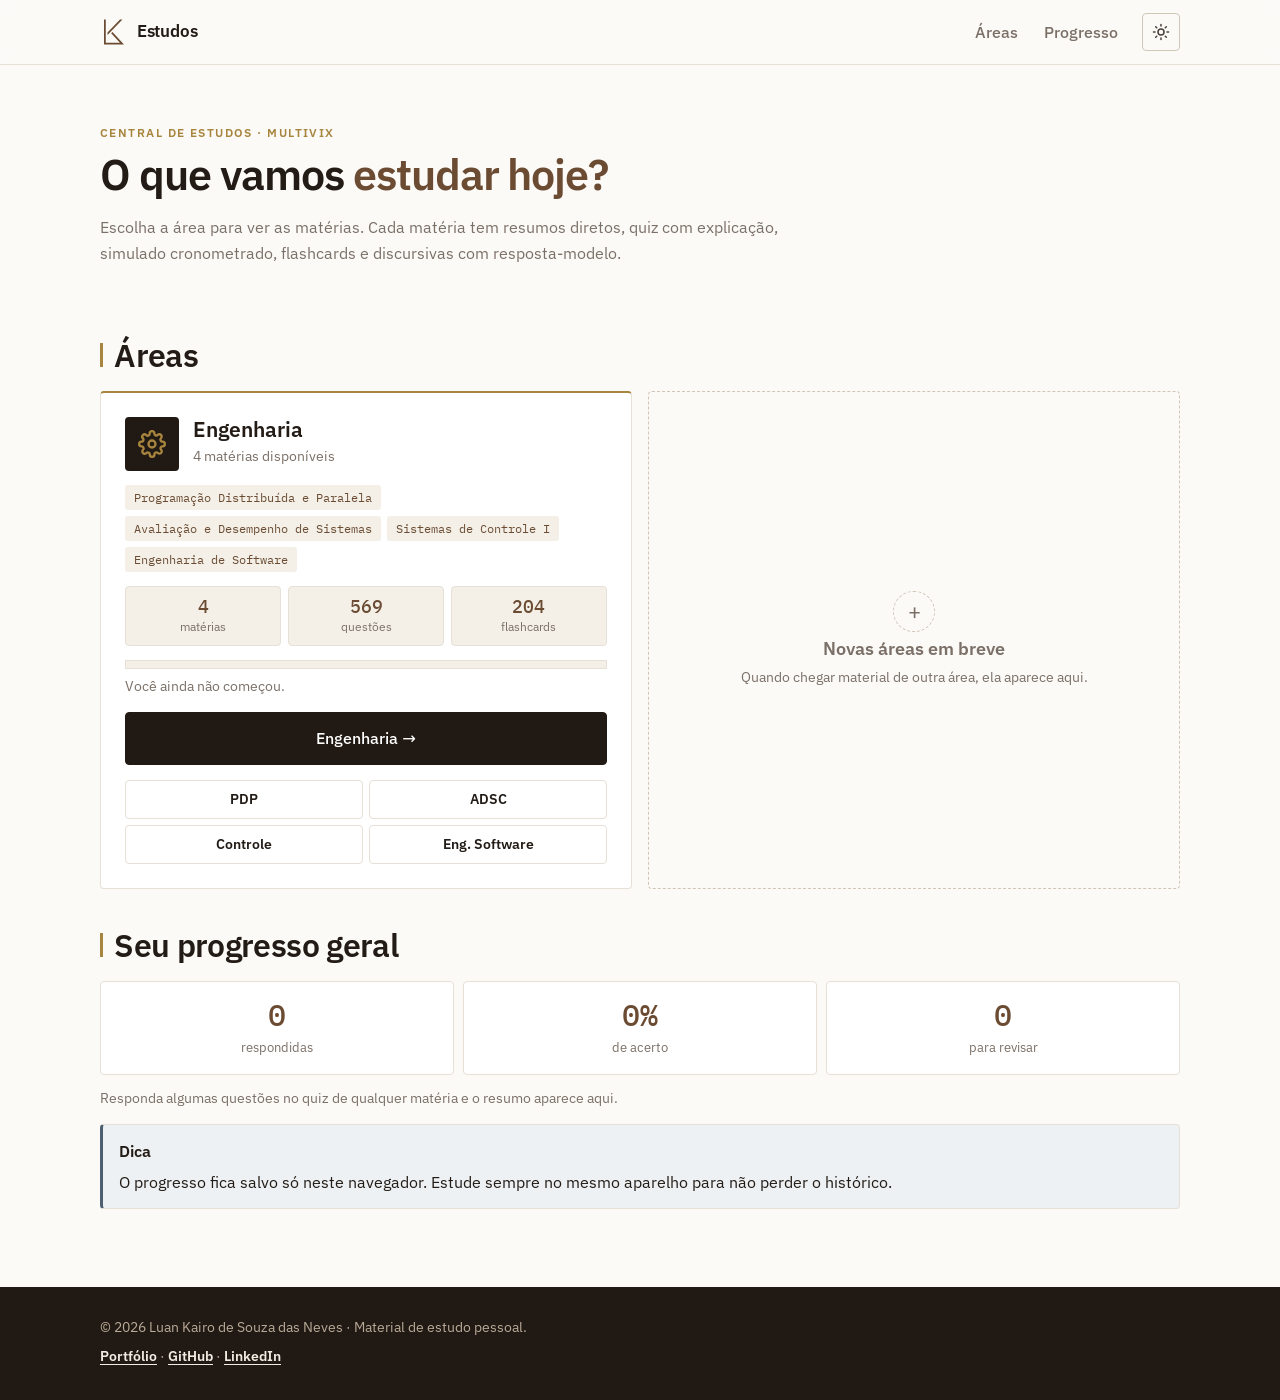
==== commit a708e569: "Logo com fundo transparente Co-authored-by: Copilot App <223556219+Copilot@users.noreply.github.com>" ====
--- a/index.html
+++ b/index.html
@@ -8,7 +8,7 @@
   <meta name="author" content="Luan Kairo de Souza das Neves">
   <meta name="theme-color" content="#fbfaf7" media="(prefers-color-scheme: light)">
   <meta name="theme-color" content="#15100c" media="(prefers-color-scheme: dark)">
-  <link rel="icon" type="image/svg+xml" href="data:image/svg+xml,%3Csvg xmlns='http://www.w3.org/2000/svg' viewBox='0 0 64 64'%3E%3Crect width='64' height='64' rx='12' fill='%23211913'/%3E%3Cpath fill='%23a8853f' d='M14.41 10 L17.52 10 L17.52 50.89 L42.49 50.89 L27 34.11 L29.29 32 L49.59 54 L14.41 54 Z M42.57 10 L46.88 10 L20.58 37.32 L20.58 32.84 Z'/%3E%3C/svg%3E">
+  <link rel="icon" type="image/svg+xml" href="data:image/svg+xml,%3Csvg xmlns='http://www.w3.org/2000/svg' viewBox='8 8 48 48'%3E%3Cpath fill='%23a8853f' d='M14.41 10 L17.52 10 L17.52 50.89 L42.49 50.89 L27 34.11 L29.29 32 L49.59 54 L14.41 54 Z M42.57 10 L46.88 10 L20.58 37.32 L20.58 32.84 Z'/%3E%3C/svg%3E">
   <link rel="stylesheet" href="css/style.css">
   <script>
     (() => {
--- a/css/style.css
+++ b/css/style.css
@@ -359,3 +359,7 @@
 .quick a:hover { border-color: var(--gold); color: var(--text); }
 .area-soon { border: 1px dashed var(--line-strong); }
 .soon-icon { border: 1px dashed var(--line-strong); font-weight: 400; }
+
+/* Logo sem fundo */
+.mark rect { fill: transparent; }
+.mark path { fill: var(--accent); transform-box: fill-box; transform-origin: center; transform: scale(1.3); }
